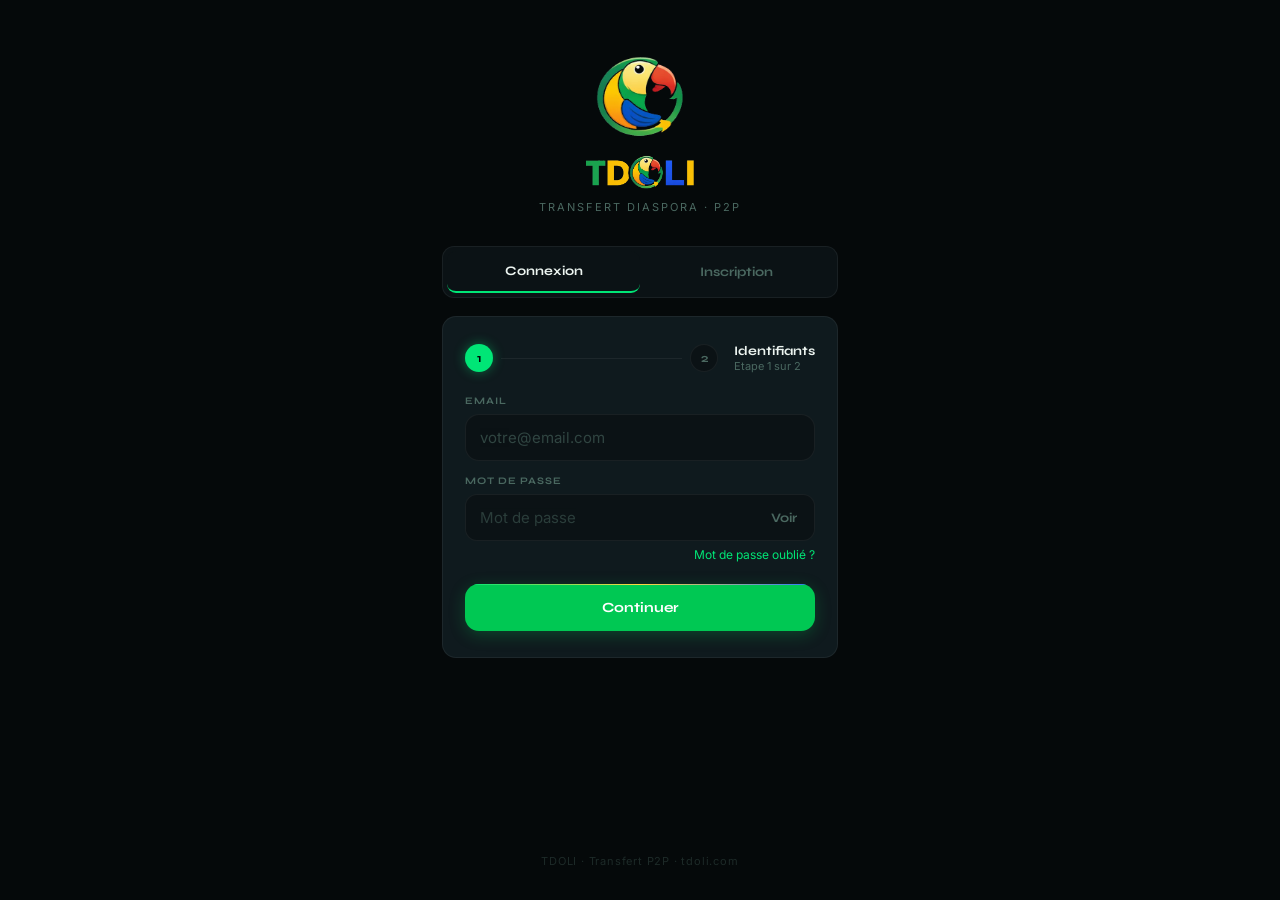
==== tdoli-agent.html @ a9f610ad "feat: frontend du flux de demande automatisee (dispatch multi-agents) Nouvelles pages pour le flux R" ====
<!DOCTYPE html>
<html lang="fr">
<head>
<meta charset="UTF-8">
<meta name="viewport" content="width=device-width, initial-scale=1.0, maximum-scale=1.0, user-scalable=no">
<title>TDOLI — Espace Agent</title>
<link href="https://fonts.googleapis.com/css2?family=Syne:wght@700;800&family=Inter:wght@400;500;600;700&display=swap" rel="stylesheet">
<style>
:root{
 --bg:#05090a;--surface:#0b1215;--card:#0f1a1e;
 --green:#00e676;--green-dim:#00c853;--green-glow:rgba(0,230,118,0.10);
 --yellow:#ffd740;--blue:#2979ff;--red:#ff1744;
 --text:#ecf4f0;--text-2:#90a8a0;--text-3:#4a6860;
 --border:rgba(255,255,255,0.06);--border-active:rgba(0,230,118,0.22);
 --r:14px;
}
*{margin:0;padding:0;box-sizing:border-box;-webkit-tap-highlight-color:transparent;}
body{font-family:'Inter',sans-serif;background:var(--bg);color:var(--text);min-height:100vh;padding-bottom:40px;overflow-x:hidden;}

.topbar{position:sticky;top:0;z-index:100;background:rgba(5,9,10,0.96);backdrop-filter:blur(24px);-webkit-backdrop-filter:blur(24px);border-bottom:1px solid var(--border);padding:12px 20px;display:flex;align-items:center;justify-content:space-between;gap:10px;}
.topbar-left{display:flex;align-items:center;gap:10px;flex-shrink:0;}
.topbar-back{width:36px;height:36px;border-radius:50%;background:var(--surface);border:1px solid var(--border);display:flex;align-items:center;justify-content:center;color:var(--text);text-decoration:none;flex-shrink:0;}
.topbar-center{flex:1;text-align:center;}
.topbar-title{font-family:'Syne',sans-serif;font-size:14px;font-weight:700;color:var(--text-2);}
.topbar-right{width:36px;flex-shrink:0;}

.content{position:relative;z-index:1;padding:16px 20px 40px;max-width:480px;margin:0 auto;}
.tabs{display:flex;gap:8px;margin-bottom:18px;}
.tab{flex:1;text-align:center;padding:10px;background:var(--surface);border:1px solid var(--border);border-radius:24px;color:var(--text-3);font-family:'Syne',sans-serif;font-size:12px;font-weight:700;cursor:pointer;transition:all 0.2s;}
.tab.active{background:var(--green-glow);border-color:var(--border-active);color:var(--green);}
.tab-panel{display:none;}
.tab-panel.show{display:block;}

.section-label{font-size:11px;color:var(--text-3);font-family:'Syne',sans-serif;font-weight:700;letter-spacing:0.8px;text-transform:uppercase;margin:18px 0 10px;}
.section-label:first-child{margin-top:0;}

.cap-card{background:var(--card);border:1px solid var(--border);border-radius:12px;padding:14px 16px;margin-bottom:10px;}
.cap-top{display:flex;align-items:center;justify-content:space-between;margin-bottom:8px;}
.cap-role{font-family:'Syne',sans-serif;font-size:10px;font-weight:700;padding:3px 10px;border-radius:20px;text-transform:uppercase;letter-spacing:0.5px;}
.cap-role.collector{background:rgba(41,121,255,0.1);color:var(--blue);border:1px solid rgba(41,121,255,0.25);}
.cap-role.payer{background:rgba(0,230,118,0.08);color:var(--green);border:1px solid rgba(0,230,118,0.25);}
.cap-corridor{font-size:13px;font-weight:600;}
.switch{position:relative;width:40px;height:22px;flex-shrink:0;}
.switch input{opacity:0;width:0;height:0;}
.switch-slider{position:absolute;cursor:pointer;inset:0;background:var(--surface);border:1px solid var(--border);border-radius:22px;transition:0.2s;}
.switch-slider::before{content:'';position:absolute;width:16px;height:16px;left:2px;top:2px;background:var(--text-3);border-radius:50%;transition:0.2s;}
.switch input:checked + .switch-slider{background:var(--green-glow);border-color:var(--border-active);}
.switch input:checked + .switch-slider::before{transform:translateX(18px);background:var(--green);}
.cap-bar-wrap{background:var(--surface);border-radius:8px;height:6px;overflow:hidden;margin:8px 0 6px;}
.cap-bar{height:100%;background:linear-gradient(90deg,var(--green-dim),var(--green));border-radius:8px;}
.cap-nums{display:flex;justify-content:space-between;font-size:11px;color:var(--text-3);}
.cap-nums strong{color:var(--text);}
.btn-edit-cap{width:100%;padding:9px;background:transparent;border:1px solid var(--border);border-radius:8px;color:var(--text-3);font-family:'Syne',sans-serif;font-size:11px;font-weight:700;cursor:pointer;margin-top:10px;}

.leg-card{background:var(--card);border:1px solid var(--border);border-radius:12px;padding:14px 16px;margin-bottom:10px;}
.leg-top{display:flex;align-items:center;justify-content:space-between;margin-bottom:8px;}
.leg-amt{font-family:'Syne',sans-serif;font-size:16px;font-weight:800;}
.leg-badge{font-family:'Syne',sans-serif;font-size:10px;font-weight:700;padding:4px 10px;border-radius:20px;}
.leg-badge.wait{background:rgba(255,215,64,0.1);color:var(--yellow);border:1px solid rgba(255,215,64,0.3);}
.leg-badge.progress{background:rgba(0,230,118,0.08);color:var(--green);border:1px solid rgba(0,230,118,0.25);}
.leg-badge.done{background:rgba(41,121,255,0.08);color:var(--blue);border:1px solid rgba(41,121,255,0.25);}
.leg-sub{font-size:12px;color:var(--text-3);margin-bottom:10px;}
.leg-contrib{font-size:11px;color:var(--text-3);margin-bottom:10px;padding:8px 10px;background:var(--surface);border-radius:8px;}
.payment-info-box{background:var(--surface);border:1px solid var(--border-active);border-radius:10px;padding:12px 14px;margin-bottom:12px;}
.payment-info-title{font-size:11px;font-weight:700;font-family:'Syne',sans-serif;color:var(--green);margin-bottom:8px;text-transform:uppercase;letter-spacing:0.5px;}
.payment-info-row{display:flex;align-items:center;gap:8px;font-size:13px;margin-bottom:6px;}
.payment-info-label{color:var(--text-3);font-size:11px;min-width:70px;}
.payment-info-val{font-weight:600;color:var(--text);}
.leg-actions{display:flex;gap:8px;}
.leg-actions .btn-primary,.leg-actions .btn-cancel{margin-top:0;}

.empty-state{text-align:center;padding:50px 20px;}
.empty-title{font-family:'Syne',sans-serif;font-size:15px;font-weight:700;margin-bottom:8px;}
.empty-sub{font-size:13px;color:var(--text-3);line-height:1.6;}
.loading-wrap{display:flex;justify-content:center;padding:40px;}
.loader{width:30px;height:30px;position:relative;}
.loader::before,.loader::after{content:'';position:absolute;inset:0;border-radius:50%;border:2px solid transparent;animation:spin 1s linear infinite;}
.loader::before{border-top-color:var(--green);}.loader::after{border-bottom-color:var(--blue);animation-duration:1.5s;animation-direction:reverse;}
@keyframes spin{to{transform:rotate(360deg);}}

.btn-add{width:100%;padding:13px;background:var(--surface);border:1px dashed var(--border-active);border-radius:12px;color:var(--green);font-family:'Syne',sans-serif;font-size:13px;font-weight:700;cursor:pointer;margin-top:4px;}

.overlay{position:fixed;inset:0;z-index:300;background:rgba(0,0,0,0.65);backdrop-filter:blur(8px);display:none;align-items:flex-end;}
.overlay.open{display:flex;}
.sheet{background:var(--card);border:1px solid var(--border);border-top:1px solid var(--border-active);border-radius:22px 22px 0 0;padding:0 22px 48px;width:100%;max-width:480px;margin:0 auto;animation:slideUp 0.35s cubic-bezier(0.19,1,0.22,1);max-height:90vh;overflow-y:auto;}
@keyframes slideUp{from{transform:translateY(100%);opacity:0;}to{transform:translateY(0);opacity:1;}}
.sheet-handle-row{padding:16px 0 18px;display:flex;justify-content:center;position:sticky;top:0;background:var(--card);z-index:1;}
.sheet-handle{width:34px;height:3px;border-radius:2px;background:var(--border);}
.sheet-title{font-family:'Syne',sans-serif;font-size:18px;font-weight:800;margin-bottom:20px;}
.form-group{margin-bottom:14px;}
.form-label{display:block;font-size:11px;font-weight:500;color:var(--text-3);margin-bottom:8px;letter-spacing:1px;text-transform:uppercase;}
.form-input,.form-select{width:100%;padding:14px 16px;background:var(--surface);border:1px solid var(--border);border-radius:12px;color:var(--text);font-family:'Inter',sans-serif;font-size:16px;-webkit-appearance:none;}
.form-row{display:flex;gap:10px;}.form-row .form-group{flex:1;}
.btn-primary{width:100%;padding:14px;background:var(--green-dim);color:#fff;border:none;border-radius:12px;font-family:'Syne',sans-serif;font-size:13px;font-weight:700;cursor:pointer;margin-top:4px;}
.btn-primary:disabled{opacity:0.35;cursor:not-allowed;}
.btn-primary.danger{background:linear-gradient(135deg,#c0392b,#8e1a1a);}
.btn-cancel{width:100%;padding:12px;background:transparent;color:var(--text-3);border:1px solid var(--border);border-radius:12px;font-family:'Syne',sans-serif;font-size:13px;font-weight:600;cursor:pointer;margin-top:8px;}
.msg{display:none;padding:11px 14px;border-radius:10px;font-size:13px;margin-top:10px;}
.msg.error{background:rgba(255,68,68,0.08);border:1px solid rgba(255,68,68,0.2);color:#ff6b6b;}
.msg.show{display:block;}
.spinner{display:inline-block;width:14px;height:14px;border:2px solid rgba(255,255,255,0.2);border-top-color:#fff;border-radius:50%;animation:spin 0.5s linear infinite;vertical-align:middle;margin-right:6px;}
.toast{position:fixed;bottom:30px;left:50%;transform:translateX(-50%) translateY(8px);color:#fff;font-family:'Syne',sans-serif;font-size:13px;font-weight:700;padding:11px 22px;border-radius:30px;z-index:400;opacity:0;pointer-events:none;white-space:nowrap;transition:opacity 0.25s,transform 0.25s;box-shadow:0 4px 20px rgba(0,0,0,0.4);}
.toast.show{opacity:1;transform:translateX(-50%) translateY(0);}
.proof-upload-area{border:2px dashed var(--border-active);border-radius:12px;padding:18px;text-align:center;cursor:pointer;margin-bottom:12px;}
.proof-upload-area:active{background:var(--green-glow);}
.not-agent{text-align:center;padding:80px 24px;}
</style>
</head>
<body>

<div class="topbar">
 <div class="topbar-left"><a href="/tdoli-profile.html" class="topbar-back">‹</a></div>
 <div class="topbar-center"><span class="topbar-title">Espace Agent</span></div>
 <div class="topbar-right"></div>
</div>

<div class="content" id="agentContent">
 <div class="loading-wrap"><div class="loader"></div></div>
</div>

<!-- Sheet ajouter/modifier capacité -->
<div class="overlay" id="capOverlay" onclick="closeOnOverlay(event,'capOverlay')">
 <div class="sheet">
 <div class="sheet-handle-row"><div class="sheet-handle"></div></div>
 <div class="sheet-title" id="capSheetTitle">Nouvelle capacité</div>
 <div class="form-group"><label class="form-label">Rôle</label>
 <select class="form-select" id="cap-role">
 <option value="collector">Collecteur (je reçois l'utilisateur)</option>
 <option value="payer">Payeur (je paie le bénéficiaire)</option>
 </select>
 </div>
 <div class="form-row">
 <div class="form-group"><label class="form-label">Pays</label>
 <select class="form-select" id="cap-country">
 <option value="France">🇫🇷 France</option><option value="Gabon">🇬🇦 Gabon</option><option value="Etats-Unis">🇺🇸 Etats-Unis</option><option value="Canada">🇨🇦 Canada</option><option value="Burkina Faso">🇧🇫 Burkina Faso</option><option value="Belgique">🇧🇪 Belgique</option><option value="Suisse">🇨🇭 Suisse</option>
 </select>
 </div>
 <div class="form-group"><label class="form-label">Devise</label>
 <select class="form-select" id="cap-currency">
 <option value="EUR">EUR</option><option value="XAF">XAF</option><option value="XOF">XOF</option><option value="USD">USD</option><option value="CAD">CAD</option><option value="GBP">GBP</option><option value="MAD">MAD</option><option value="GHS">GHS</option><option value="NGN">NGN</option>
 </select>
 </div>
 </div>
 <div class="form-group"><label class="form-label">Capacité disponible (dans ta devise)</label><input class="form-input" type="text" id="cap-amount" placeholder="ex: 200000" inputmode="decimal"></div>
 <button class="btn-primary" id="btn-save-cap" onclick="saveCapacity()">Enregistrer</button>
 <button class="btn-cancel" onclick="closeSheet('capOverlay')">Annuler</button>
 <div class="msg" id="msg-cap"></div>
 </div>
</div>

<!-- Sheet preuve de paiement au bénéficiaire -->
<div class="overlay" id="legProofOverlay" onclick="closeOnOverlay(event,'legProofOverlay')">
 <div class="sheet">
 <div class="sheet-handle-row"><div class="sheet-handle"></div></div>
 <div class="sheet-title">Preuve de paiement</div>
 <div style="font-size:13px;color:var(--text-3);margin-bottom:16px;line-height:1.5;">Justifie que tu as bien payé le bénéficiaire.</div>
 <div class="proof-upload-area" onclick="document.getElementById('leg-file-input').click()">
 <div style="font-size:26px;margin-bottom:6px;">📎</div>
 <div style="font-family:'Syne',sans-serif;font-size:13px;font-weight:700;color:var(--green);">Ajouter la preuve</div>
 <div style="font-size:11px;color:var(--text-3);margin-top:4px;">Photo ou PDF — max 10MB</div>
 </div>
 <input type="file" id="leg-file-input" accept="image/*,.pdf" style="display:none" onchange="previewLegProof(this)">
 <div id="leg-proof-preview" style="font-size:12px;color:var(--green-dim);margin-bottom:12px;"></div>
 <button class="btn-primary" id="btn-submit-leg-proof" onclick="submitLegProof()" disabled>Confirmer le paiement</button>
 <button class="btn-cancel" onclick="closeSheet('legProofOverlay')">Annuler</button>
 <div class="msg" id="msg-leg-proof"></div>
 </div>
</div>

<div class="toast" id="toast"></div>

<script>
const API = 'https://tdoli-backend.onrender.com';
const token = localStorage.getItem('tdoli_token');
if (!token) { window.location.replace('/tdoli-auth.html'); }

async function safeJson(res) {
 const text = await res.text();
 try { return { ok: res.ok, status: res.status, data: JSON.parse(text) }; }
 catch(e) { return { ok: false, status: res.status, data: null }; }
}
function showToast(msg, color) {
 const t = document.getElementById('toast');
 t.textContent=msg; t.style.background=color||'var(--green-dim)';
 t.classList.add('show'); setTimeout(()=>t.classList.remove('show'),3500);
}
function showMsg(id, text) { const el=document.getElementById(id); el.className='msg error show'; el.textContent=text; }
function closeSheet(id) { document.getElementById(id).classList.remove('open'); }
function closeOnOverlay(e,id) { if(e.target===document.getElementById(id)) closeSheet(id); }

let currentTab = 'capacities';
function setTab(t) {
 currentTab = t;
 document.querySelectorAll('.tab').forEach(el => el.classList.toggle('active', el.dataset.tab === t));
 document.querySelectorAll('.tab-panel').forEach(el => el.classList.toggle('show', el.id === 'panel-'+t));
}

function renderShell() {
 document.getElementById('agentContent').innerHTML = `
  <div class="tabs">
   <div class="tab active" data-tab="capacities" onclick="setTab('capacities')">Mes capacités</div>
   <div class="tab" data-tab="legs" onclick="setTab('legs')">Jambes à traiter</div>
  </div>
  <div class="tab-panel show" id="panel-capacities">
   <div id="capList"><div class="loading-wrap"><div class="loader"></div></div></div>
   <button class="btn-add" onclick="openCapSheet()">+ Ajouter une capacité</button>
  </div>
  <div class="tab-panel" id="panel-legs">
   <div id="legList"><div class="loading-wrap"><div class="loader"></div></div></div>
  </div>
 `;
 loadCapacities();
 loadLegs();
}

// ── Garde d'accès : réservé aux agents ──────────────────────────
async function init() {
 try {
  const r = await safeJson(await fetch(API+'/auth', {headers:{'Authorization':'Bearer '+token}}));
  if (r.status === 401 || r.status === 403) { localStorage.clear(); window.location.replace('/tdoli-auth.html'); return; }
  if (!r.ok || !r.data || !r.data.isAgent) {
   document.getElementById('agentContent').innerHTML = '<div class="not-agent"><div class="empty-title">Réservé aux agents</div><div class="empty-sub">Cette section est disponible une fois que tu as le statut Agent TDOLI.</div></div>';
   return;
  }
  renderShell();
 } catch(e) {
  document.getElementById('agentContent').innerHTML = '<div class="empty-state"><div class="empty-title">Erreur réseau</div></div>';
 }
}

// ── Capacités ────────────────────────────────────────────────────
const roleLabel = { collector: 'Collecteur', payer: 'Payeur' };

async function loadCapacities() {
 try {
  const r = await safeJson(await fetch(API+'/agent/capacity', {headers:{'Authorization':'Bearer '+token}}));
  const caps = (r.ok && Array.isArray(r.data)) ? r.data : [];
  if (!caps.length) {
   document.getElementById('capList').innerHTML = '<div class="empty-state"><div class="empty-title">Aucune capacité déclarée</div><div class="empty-sub">Déclare ta capacité par corridor pour recevoir des demandes.</div></div>';
   return;
  }
  document.getElementById('capList').innerHTML = caps.map(c => {
   const pct = c.totalCapacity > 0 ? Math.round((c.remainingAmount / c.totalCapacity) * 100) : 0;
   return `<div class="cap-card">
    <div class="cap-top">
     <div><span class="cap-role ${c.role}">${roleLabel[c.role]}</span> <span class="cap-corridor">${c.country} · ${c.currency}</span></div>
     <label class="switch"><input type="checkbox" ${c.isActive?'checked':''} onchange="toggleCapacity('${c._id}')"><span class="switch-slider"></span></label>
    </div>
    <div class="cap-bar-wrap"><div class="cap-bar" style="width:${pct}%"></div></div>
    <div class="cap-nums"><span>Disponible : <strong>${Number(c.remainingAmount).toLocaleString('fr-FR')} ${c.currency}</strong></span><span>Total : ${Number(c.totalCapacity).toLocaleString('fr-FR')} ${c.currency}</span></div>
    <button class="btn-edit-cap" onclick="openCapSheet('${c.role}','${c.country}','${c.currency}',${c.totalCapacity})">Modifier</button>
   </div>`;
  }).join('');
 } catch(e) {
  document.getElementById('capList').innerHTML = '<div class="empty-state"><div class="empty-title">Erreur réseau</div></div>';
 }
}

async function toggleCapacity(id) {
 try {
  const r = await safeJson(await fetch(API+'/agent/capacity/'+id+'/toggle', {method:'POST', headers:{'Authorization':'Bearer '+token}}));
  if (r.ok) { showToast(r.data.message); loadCapacities(); }
  else { showToast((r.data&&r.data.message)||'Erreur', 'var(--red)'); loadCapacities(); }
 } catch(e) { showToast('Erreur réseau', 'var(--red)'); }
}

function openCapSheet(role, country, currency, totalCapacity) {
 document.getElementById('capSheetTitle').textContent = role ? 'Modifier la capacité' : 'Nouvelle capacité';
 document.getElementById('cap-role').value = role || 'payer';
 document.getElementById('cap-country').value = country || 'France';
 document.getElementById('cap-currency').value = currency || 'EUR';
 document.getElementById('cap-amount').value = totalCapacity != null ? totalCapacity : '';
 document.getElementById('msg-cap').classList.remove('show');
 document.getElementById('capOverlay').classList.add('open');
}

async function saveCapacity() {
 const role = document.getElementById('cap-role').value;
 const country = document.getElementById('cap-country').value;
 const currency = document.getElementById('cap-currency').value;
 const totalCapacity = parseFloat((document.getElementById('cap-amount').value||'').replace(',','.'));
 if (!totalCapacity || totalCapacity < 0) { showMsg('msg-cap','Montant invalide'); return; }
 const btn = document.getElementById('btn-save-cap');
 btn.disabled = true; btn.innerHTML = '<span class="spinner"></span>Envoi…';
 try {
  const r = await safeJson(await fetch(API+'/agent/capacity', {
   method:'POST', headers:{'Content-Type':'application/json','Authorization':'Bearer '+token},
   body: JSON.stringify({ role, country, currency, totalCapacity })
  }));
  if (r.ok) { closeSheet('capOverlay'); showToast('Capacité enregistrée'); loadCapacities(); }
  else showMsg('msg-cap', (r.data&&r.data.message)||'Erreur');
 } catch(e) { showMsg('msg-cap','Erreur réseau'); }
 btn.disabled = false; btn.innerHTML = 'Enregistrer';
}

// ── Jambes à traiter ─────────────────────────────────────────────
const legBadge = { assigned: {cls:'wait', label:'À accepter'}, accepted: {cls:'progress', label:'À payer'}, paid: {cls:'done', label:'En attente confirmation'}, confirmed: {cls:'done', label:'Confirmée'} };
const methodIcons = { mobilemoney:'Mobile Money', virement:'Virement bancaire', paypal:'PayPal', wero:'Wero', especes:'Espèces' };

function renderBeneficiaryInfo(info) {
 if (!info) return '';
 let html = '<div class="payment-info-box"><div class="payment-info-title">Bénéficiaire</div>';
 if (info.method) html += '<div class="payment-info-row" style="margin-bottom:6px;"><span style="background:rgba(252,209,22,0.1);border:1px solid rgba(252,209,22,0.2);border-radius:6px;padding:3px 10px;font-size:12px;font-family:Syne,sans-serif;font-weight:700;color:var(--yellow);">'+(methodIcons[info.method]||info.method)+'</span></div>';
 if (info.name) html += '<div class="payment-info-row"><span class="payment-info-label">Nom</span><span class="payment-info-val">'+info.name+'</span></div>';
 if (info.phone) html += '<div class="payment-info-row"><span class="payment-info-label">Numéro</span><span class="payment-info-val" style="color:var(--green);">'+info.phone+'</span></div>';
 if (info.operateur) html += '<div class="payment-info-row"><span class="payment-info-label">Opérateur</span><span class="payment-info-val">'+info.operateur+'</span></div>';
 if (info.iban) html += '<div class="payment-info-row"><span class="payment-info-label">IBAN</span><span class="payment-info-val" style="font-size:11px;letter-spacing:1px;">'+info.iban+'</span></div>';
 if (info.banque) html += '<div class="payment-info-row"><span class="payment-info-label">Banque</span><span class="payment-info-val">'+info.banque+'</span></div>';
 if (info.paypal) html += '<div class="payment-info-row"><span class="payment-info-label">Email</span><span class="payment-info-val">'+info.paypal+'</span></div>';
 if (info.wero) html += '<div class="payment-info-row"><span class="payment-info-label">Wero</span><span class="payment-info-val">'+info.wero+'</span></div>';
 if (info.ville) html += '<div class="payment-info-row"><span class="payment-info-label">Ville</span><span class="payment-info-val">'+info.ville+'</span></div>';
 html += '</div>';
 return html;
}

async function loadLegs() {
 try {
  const r = await safeJson(await fetch(API+'/payout-legs/mine', {headers:{'Authorization':'Bearer '+token}}));
  const legs = (r.ok && Array.isArray(r.data)) ? r.data.filter(l => ['assigned','accepted','paid'].includes(l.status)) : [];
  if (!legs.length) {
   document.getElementById('legList').innerHTML = '<div class="empty-state"><div class="empty-title">Rien à traiter</div><div class="empty-sub">Les demandes qui te sont assignées apparaîtront ici.</div></div>';
   return;
  }
  document.getElementById('legList').innerHTML = legs.map(leg => {
   const b = legBadge[leg.status] || {cls:'wait',label:leg.status};
   const contribHtml = (leg.contributors && leg.contributors.length)
    ? '<div class="leg-contrib">Alimenté par '+leg.contributors.length+' contributeur(s) — tu restes le seul agent face au bénéficiaire.</div>' : '';
   let actions = '';
   if (leg.status === 'assigned') {
    actions = '<div class="leg-actions"><button class="btn-primary" onclick="acceptLeg(\''+leg._id+'\')">Accepter</button><button class="btn-cancel" onclick="refuseLeg(\''+leg._id+'\')">Refuser</button></div>';
   } else if (leg.status === 'accepted') {
    actions = '<button class="btn-primary" onclick="openLegProofSheet(\''+leg._id+'\')">J\'ai payé le bénéficiaire</button>';
   } else if (leg.status === 'paid') {
    actions = '<div class="empty-sub" style="text-align:left;padding:0;">Preuve envoyée — en attente de confirmation par le demandeur.</div>';
   }
   return `<div class="leg-card">
    <div class="leg-top"><span class="leg-amt">${Number(leg.amount).toLocaleString('fr-FR')} ${leg.currency}</span><span class="leg-badge ${b.cls}">${b.label}</span></div>
    <div class="leg-sub">Part totale : ${Number(leg.amountEuro).toLocaleString('fr-FR')} € · assignée ${new Date(leg.assignedAt||leg.createdAt).toLocaleDateString('fr-FR')}</div>
    ${contribHtml}
    ${renderBeneficiaryInfo(leg.beneficiaryPaymentInfo)}
    ${actions}
   </div>`;
  }).join('');
 } catch(e) {
  document.getElementById('legList').innerHTML = '<div class="empty-state"><div class="empty-title">Erreur réseau</div></div>';
 }
}

async function acceptLeg(id) {
 try {
  const r = await safeJson(await fetch(API+'/payout-leg/'+id+'/accept', {method:'POST', headers:{'Authorization':'Bearer '+token}}));
  if (r.ok) { showToast('Jambe acceptée'); loadLegs(); }
  else showToast((r.data&&r.data.message)||'Erreur', 'var(--red)');
 } catch(e) { showToast('Erreur réseau', 'var(--red)'); }
}
async function refuseLeg(id) {
 if (!confirm('Refuser cette jambe ? Elle sera réassignée à un autre agent.')) return;
 try {
  const r = await safeJson(await fetch(API+'/payout-leg/'+id+'/refuse', {method:'POST', headers:{'Authorization':'Bearer '+token}}));
  if (r.ok) { showToast('Jambe refusée'); loadLegs(); }
  else showToast((r.data&&r.data.message)||'Erreur', 'var(--red)');
 } catch(e) { showToast('Erreur réseau', 'var(--red)'); }
}

let currentLegId = null, legProofFile = null;
function openLegProofSheet(id) {
 currentLegId = id; legProofFile = null;
 document.getElementById('leg-proof-preview').textContent = '';
 document.getElementById('btn-submit-leg-proof').disabled = true;
 document.getElementById('msg-leg-proof').classList.remove('show');
 document.getElementById('legProofOverlay').classList.add('open');
}
function previewLegProof(input) {
 legProofFile = input.files[0] || null;
 document.getElementById('leg-proof-preview').textContent = legProofFile ? ('📎 '+legProofFile.name) : '';
 document.getElementById('btn-submit-leg-proof').disabled = !legProofFile;
}
async function submitLegProof() {
 if (!legProofFile || !currentLegId) return;
 const btn = document.getElementById('btn-submit-leg-proof');
 btn.disabled = true; btn.innerHTML = '<span class="spinner"></span>Envoi…';
 try {
  const fd = new FormData(); fd.append('proof', legProofFile);
  const r = await safeJson(await fetch(API+'/payout-leg/'+currentLegId+'/proof', {method:'POST', headers:{'Authorization':'Bearer '+token}, body: fd}));
  if (r.ok) { closeSheet('legProofOverlay'); showToast('Preuve envoyée'); loadLegs(); }
  else showMsg('msg-leg-proof', (r.data&&r.data.message)||'Erreur');
 } catch(e) { showMsg('msg-leg-proof','Erreur réseau'); }
 btn.disabled = false; btn.innerHTML = 'Confirmer le paiement';
}

init();
</script>
</body>
</html>
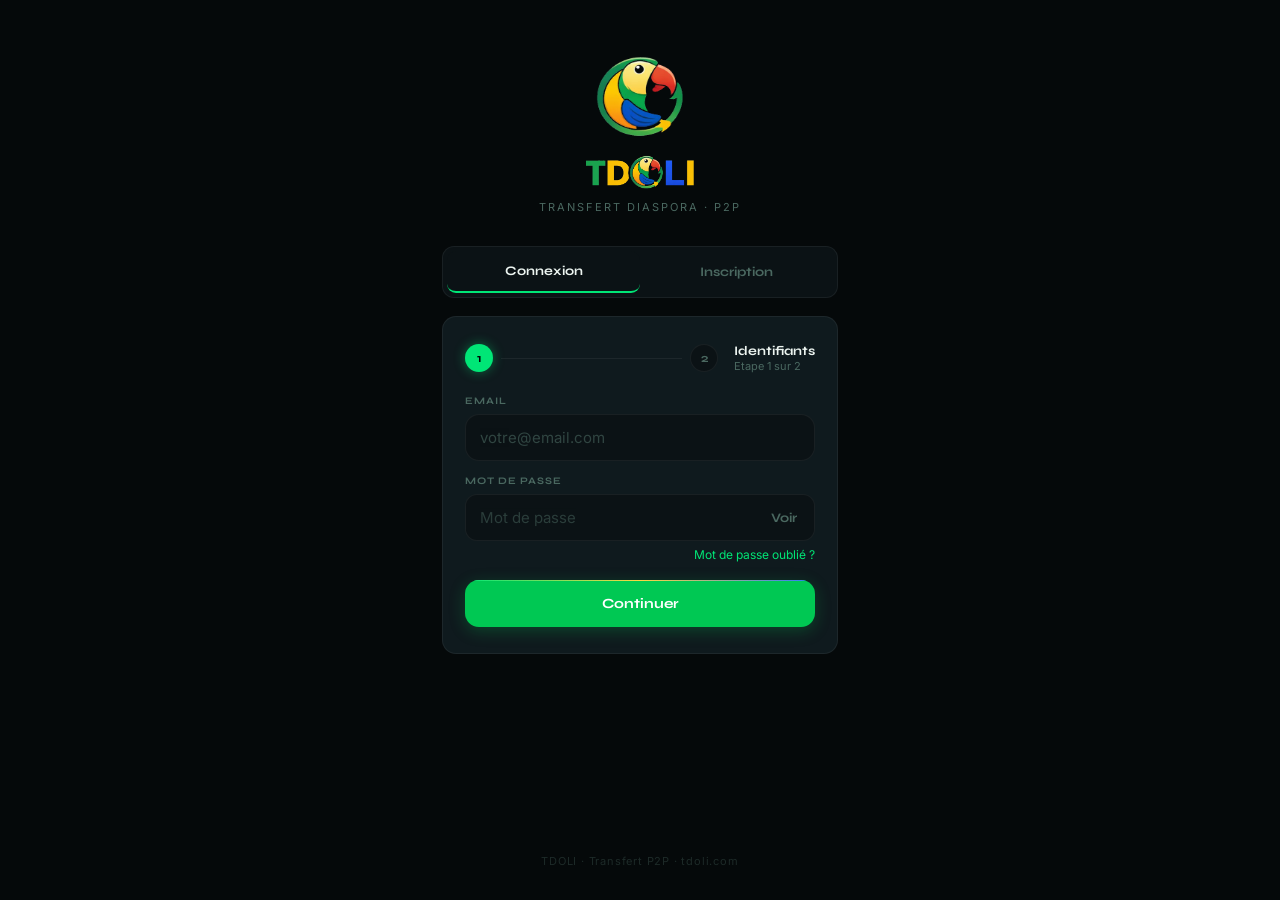
==== commit 82be6c6b: "feat: unification de la charte graphique sur toutes les pages - --r unifie a 12px partout (etait 14p" ====
--- a/tdoli-agent.html
+++ b/tdoli-agent.html
@@ -12,7 +12,7 @@
  --yellow:#ffd740;--blue:#2979ff;--red:#ff1744;
  --text:#ecf4f0;--text-2:#90a8a0;--text-3:#4a6860;
  --border:rgba(255,255,255,0.06);--border-active:rgba(0,230,118,0.22);
- --r:14px;
+ --r:12px;
 }
 *{margin:0;padding:0;box-sizing:border-box;-webkit-tap-highlight-color:transparent;}
 body{font-family:'Inter',sans-serif;background:var(--bg);color:var(--text);min-height:100vh;padding-bottom:40px;overflow-x:hidden;}
@@ -34,7 +34,7 @@
 .section-label{font-size:11px;color:var(--text-3);font-family:'Syne',sans-serif;font-weight:700;letter-spacing:0.8px;text-transform:uppercase;margin:18px 0 10px;}
 .section-label:first-child{margin-top:0;}
 
-.cap-card{background:var(--card);border:1px solid var(--border);border-radius:12px;padding:14px 16px;margin-bottom:10px;}
+.cap-card{background:var(--card);border:1px solid var(--border);border-radius:var(--r);padding:14px 16px;margin-bottom:10px;}
 .cap-top{display:flex;align-items:center;justify-content:space-between;margin-bottom:8px;}
 .cap-role{font-family:'Syne',sans-serif;font-size:10px;font-weight:700;padding:3px 10px;border-radius:20px;text-transform:uppercase;letter-spacing:0.5px;}
 .cap-role.collector{background:rgba(41,121,255,0.1);color:var(--blue);border:1px solid rgba(41,121,255,0.25);}
@@ -52,7 +52,7 @@
 .cap-nums strong{color:var(--text);}
 .btn-edit-cap{width:100%;padding:9px;background:transparent;border:1px solid var(--border);border-radius:8px;color:var(--text-3);font-family:'Syne',sans-serif;font-size:11px;font-weight:700;cursor:pointer;margin-top:10px;}
 
-.leg-card{background:var(--card);border:1px solid var(--border);border-radius:12px;padding:14px 16px;margin-bottom:10px;}
+.leg-card{background:var(--card);border:1px solid var(--border);border-radius:var(--r);padding:14px 16px;margin-bottom:10px;}
 .leg-top{display:flex;align-items:center;justify-content:space-between;margin-bottom:8px;}
 .leg-amt{font-family:'Syne',sans-serif;font-size:16px;font-weight:800;}
 .leg-badge{font-family:'Syne',sans-serif;font-size:10px;font-weight:700;padding:4px 10px;border-radius:20px;}
@@ -91,7 +91,8 @@
 .form-label{display:block;font-size:11px;font-weight:500;color:var(--text-3);margin-bottom:8px;letter-spacing:1px;text-transform:uppercase;}
 .form-input,.form-select{width:100%;padding:14px 16px;background:var(--surface);border:1px solid var(--border);border-radius:12px;color:var(--text);font-family:'Inter',sans-serif;font-size:16px;-webkit-appearance:none;}
 .form-row{display:flex;gap:10px;}.form-row .form-group{flex:1;}
-.btn-primary{width:100%;padding:14px;background:var(--green-dim);color:#fff;border:none;border-radius:12px;font-family:'Syne',sans-serif;font-size:13px;font-weight:700;cursor:pointer;margin-top:4px;}
+.btn-primary{width:100%;padding:15px;background:var(--green-dim);color:#fff;border:none;border-radius:var(--r);font-family:'Syne',sans-serif;font-size:14px;font-weight:700;cursor:pointer;position:relative;overflow:hidden;margin-top:4px;}
+.btn-primary::after{content:'';position:absolute;top:0;left:0;right:0;height:1px;background:linear-gradient(90deg,var(--green),var(--yellow),var(--blue));}
 .btn-primary:disabled{opacity:0.35;cursor:not-allowed;}
 .btn-primary.danger{background:linear-gradient(135deg,#c0392b,#8e1a1a);}
 .btn-cancel{width:100%;padding:12px;background:transparent;color:var(--text-3);border:1px solid var(--border);border-radius:12px;font-family:'Syne',sans-serif;font-size:13px;font-weight:600;cursor:pointer;margin-top:8px;}
@@ -189,6 +190,7 @@
 function closeOnOverlay(e,id) { if(e.target===document.getElementById(id)) closeSheet(id); }
 
 let currentTab = 'capacities';
+let lastLoadedCaps = [];
 function setTab(t) {
  currentTab = t;
  document.querySelectorAll('.tab').forEach(el => el.classList.toggle('active', el.dataset.tab === t));
@@ -211,6 +213,20 @@
  `;
  loadCapacities();
  loadLegs();
+ startAgentPolling();
+}
+
+// ── Rafraîchissement automatique — une jambe peut être assignée à tout
+// moment par le dispatch, sans que l'agent n'ait rien à faire pour le voir ──
+let agentPollTimer = null;
+function startAgentPolling() {
+ if (agentPollTimer) return;
+ agentPollTimer = setInterval(() => {
+  if (document.visibilityState === 'visible') { loadCapacities(); loadLegs(); }
+ }, 15000);
+ document.addEventListener('visibilitychange', () => {
+  if (document.visibilityState === 'visible') { loadCapacities(); loadLegs(); }
+ });
 }
 
 // ── Garde d'accès : réservé aux agents ──────────────────────────
@@ -239,16 +255,17 @@
    document.getElementById('capList').innerHTML = '<div class="empty-state"><div class="empty-title">Aucune capacité déclarée</div><div class="empty-sub">Déclare ta capacité par corridor pour recevoir des demandes.</div></div>';
    return;
   }
-  document.getElementById('capList').innerHTML = caps.map(c => {
+  lastLoadedCaps = caps;
+  document.getElementById('capList').innerHTML = caps.map((c,i) => {
    const pct = c.totalCapacity > 0 ? Math.round((c.remainingAmount / c.totalCapacity) * 100) : 0;
    return `<div class="cap-card">
     <div class="cap-top">
-     <div><span class="cap-role ${c.role}">${roleLabel[c.role]}</span> <span class="cap-corridor">${c.country} · ${c.currency}</span></div>
+     <div><span class="cap-role ${c.role}">${roleLabel[c.role]}</span> <span class="cap-corridor">${escapeHtml(c.country)} · ${escapeHtml(c.currency)}</span></div>
      <label class="switch"><input type="checkbox" ${c.isActive?'checked':''} onchange="toggleCapacity('${c._id}')"><span class="switch-slider"></span></label>
     </div>
     <div class="cap-bar-wrap"><div class="cap-bar" style="width:${pct}%"></div></div>
-    <div class="cap-nums"><span>Disponible : <strong>${Number(c.remainingAmount).toLocaleString('fr-FR')} ${c.currency}</strong></span><span>Total : ${Number(c.totalCapacity).toLocaleString('fr-FR')} ${c.currency}</span></div>
-    <button class="btn-edit-cap" onclick="openCapSheet('${c.role}','${c.country}','${c.currency}',${c.totalCapacity})">Modifier</button>
+    <div class="cap-nums"><span>Disponible : <strong>${Number(c.remainingAmount).toLocaleString('fr-FR')} ${escapeHtml(c.currency)}</strong></span><span>Total : ${Number(c.totalCapacity).toLocaleString('fr-FR')} ${escapeHtml(c.currency)}</span></div>
+    <button class="btn-edit-cap" onclick="openCapSheetByIndex(${i})">Modifier</button>
    </div>`;
   }).join('');
  } catch(e) {
@@ -262,6 +279,12 @@
   if (r.ok) { showToast(r.data.message); loadCapacities(); }
   else { showToast((r.data&&r.data.message)||'Erreur', 'var(--red)'); loadCapacities(); }
  } catch(e) { showToast('Erreur réseau', 'var(--red)'); }
+}
+
+function openCapSheetByIndex(i) {
+ const c = lastLoadedCaps[i];
+ if (!c) return;
+ openCapSheet(c.role, c.country, c.currency, c.totalCapacity);
 }
 
 function openCapSheet(role, country, currency, totalCapacity) {
@@ -297,18 +320,22 @@
 const legBadge = { assigned: {cls:'wait', label:'À accepter'}, accepted: {cls:'progress', label:'À payer'}, paid: {cls:'done', label:'En attente confirmation'}, confirmed: {cls:'done', label:'Confirmée'} };
 const methodIcons = { mobilemoney:'Mobile Money', virement:'Virement bancaire', paypal:'PayPal', wero:'Wero', especes:'Espèces' };
 
+function escapeHtml(s) {
+ return String(s).replace(/[&<>"']/g, c => ({'&':'&amp;','<':'&lt;','>':'&gt;','"':'&quot;',"'":'&#39;'}[c]));
+}
+
 function renderBeneficiaryInfo(info) {
  if (!info) return '';
  let html = '<div class="payment-info-box"><div class="payment-info-title">Bénéficiaire</div>';
- if (info.method) html += '<div class="payment-info-row" style="margin-bottom:6px;"><span style="background:rgba(252,209,22,0.1);border:1px solid rgba(252,209,22,0.2);border-radius:6px;padding:3px 10px;font-size:12px;font-family:Syne,sans-serif;font-weight:700;color:var(--yellow);">'+(methodIcons[info.method]||info.method)+'</span></div>';
- if (info.name) html += '<div class="payment-info-row"><span class="payment-info-label">Nom</span><span class="payment-info-val">'+info.name+'</span></div>';
- if (info.phone) html += '<div class="payment-info-row"><span class="payment-info-label">Numéro</span><span class="payment-info-val" style="color:var(--green);">'+info.phone+'</span></div>';
- if (info.operateur) html += '<div class="payment-info-row"><span class="payment-info-label">Opérateur</span><span class="payment-info-val">'+info.operateur+'</span></div>';
- if (info.iban) html += '<div class="payment-info-row"><span class="payment-info-label">IBAN</span><span class="payment-info-val" style="font-size:11px;letter-spacing:1px;">'+info.iban+'</span></div>';
- if (info.banque) html += '<div class="payment-info-row"><span class="payment-info-label">Banque</span><span class="payment-info-val">'+info.banque+'</span></div>';
- if (info.paypal) html += '<div class="payment-info-row"><span class="payment-info-label">Email</span><span class="payment-info-val">'+info.paypal+'</span></div>';
- if (info.wero) html += '<div class="payment-info-row"><span class="payment-info-label">Wero</span><span class="payment-info-val">'+info.wero+'</span></div>';
- if (info.ville) html += '<div class="payment-info-row"><span class="payment-info-label">Ville</span><span class="payment-info-val">'+info.ville+'</span></div>';
+ if (info.method) html += '<div class="payment-info-row" style="margin-bottom:6px;"><span style="background:rgba(252,209,22,0.1);border:1px solid rgba(252,209,22,0.2);border-radius:6px;padding:3px 10px;font-size:12px;font-family:Syne,sans-serif;font-weight:700;color:var(--yellow);">'+escapeHtml(methodIcons[info.method]||info.method)+'</span></div>';
+ if (info.name) html += '<div class="payment-info-row"><span class="payment-info-label">Nom</span><span class="payment-info-val">'+escapeHtml(info.name)+'</span></div>';
+ if (info.phone) html += '<div class="payment-info-row"><span class="payment-info-label">Numéro</span><span class="payment-info-val" style="color:var(--green);">'+escapeHtml(info.phone)+'</span></div>';
+ if (info.operateur) html += '<div class="payment-info-row"><span class="payment-info-label">Opérateur</span><span class="payment-info-val">'+escapeHtml(info.operateur)+'</span></div>';
+ if (info.iban) html += '<div class="payment-info-row"><span class="payment-info-label">IBAN</span><span class="payment-info-val" style="font-size:11px;letter-spacing:1px;">'+escapeHtml(info.iban)+'</span></div>';
+ if (info.banque) html += '<div class="payment-info-row"><span class="payment-info-label">Banque</span><span class="payment-info-val">'+escapeHtml(info.banque)+'</span></div>';
+ if (info.paypal) html += '<div class="payment-info-row"><span class="payment-info-label">Email</span><span class="payment-info-val">'+escapeHtml(info.paypal)+'</span></div>';
+ if (info.wero) html += '<div class="payment-info-row"><span class="payment-info-label">Wero</span><span class="payment-info-val">'+escapeHtml(info.wero)+'</span></div>';
+ if (info.ville) html += '<div class="payment-info-row"><span class="payment-info-label">Ville</span><span class="payment-info-val">'+escapeHtml(info.ville)+'</span></div>';
  html += '</div>';
  return html;
 }
